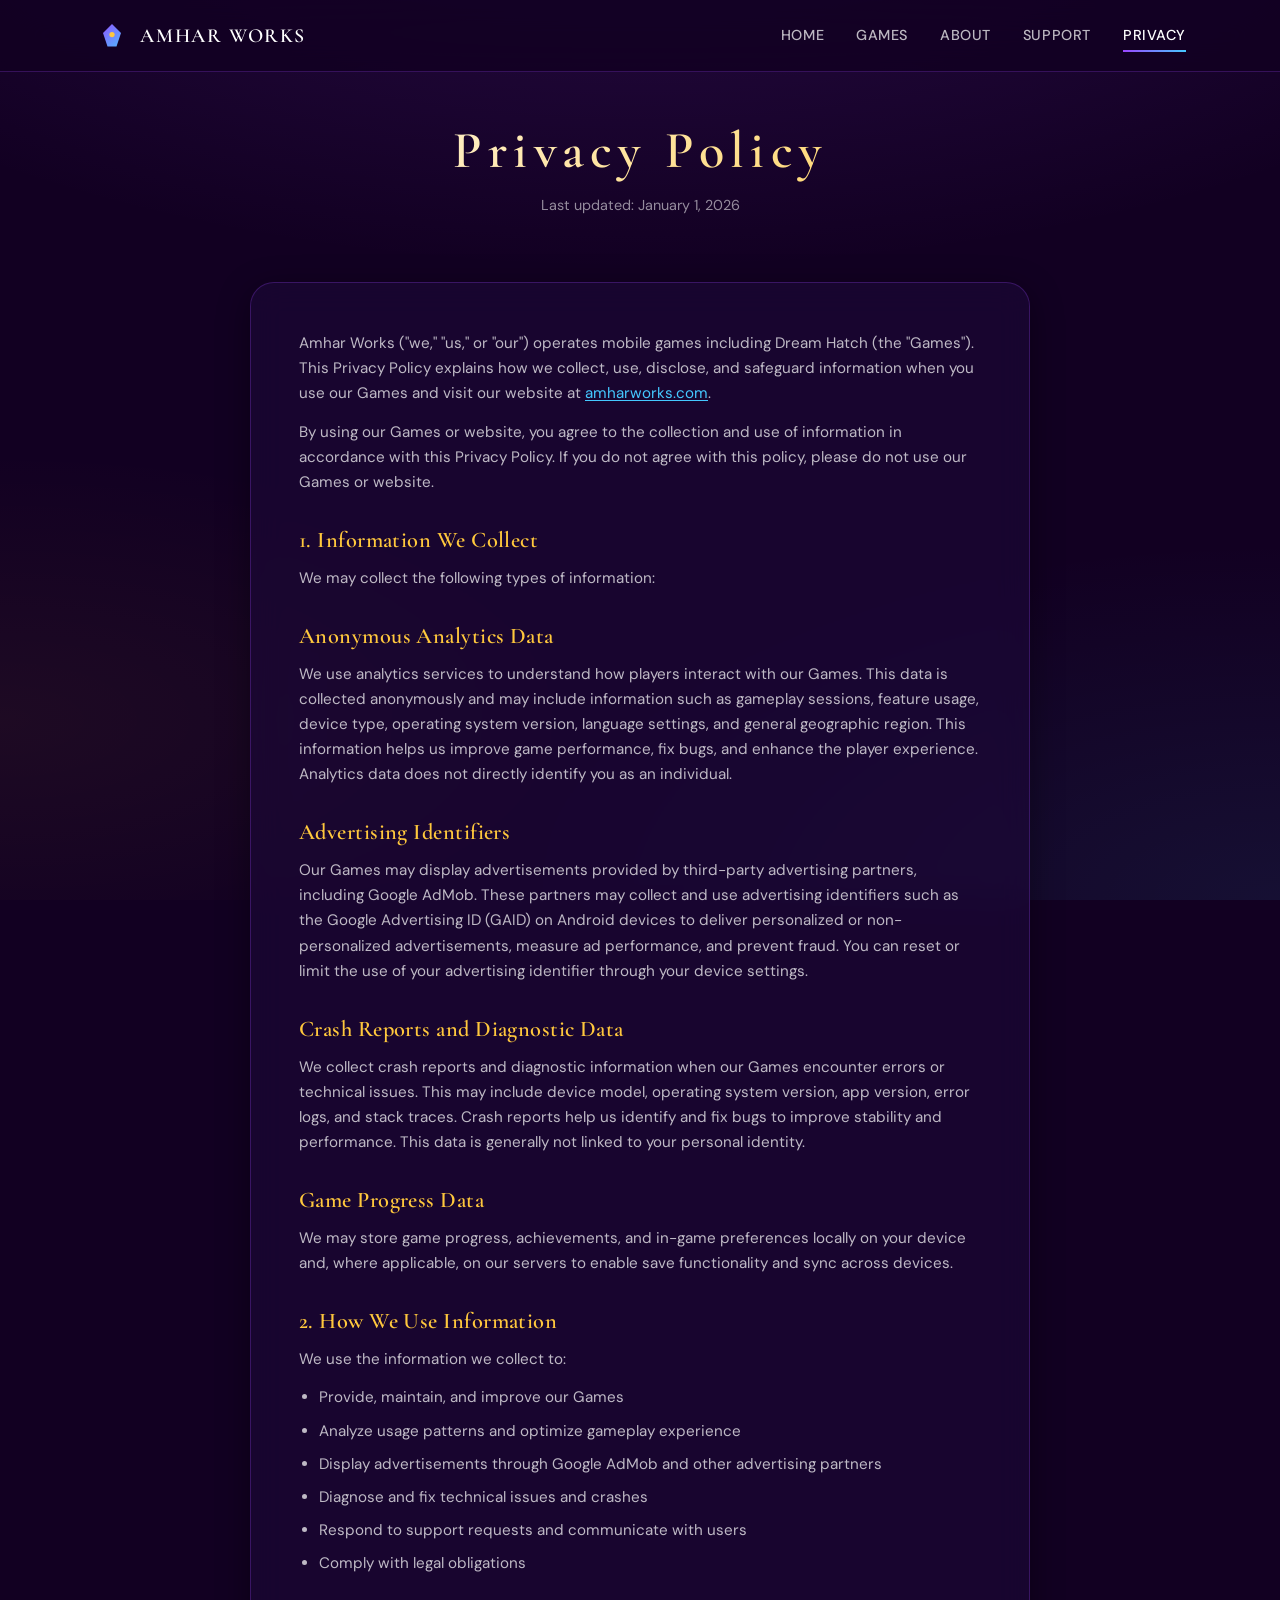
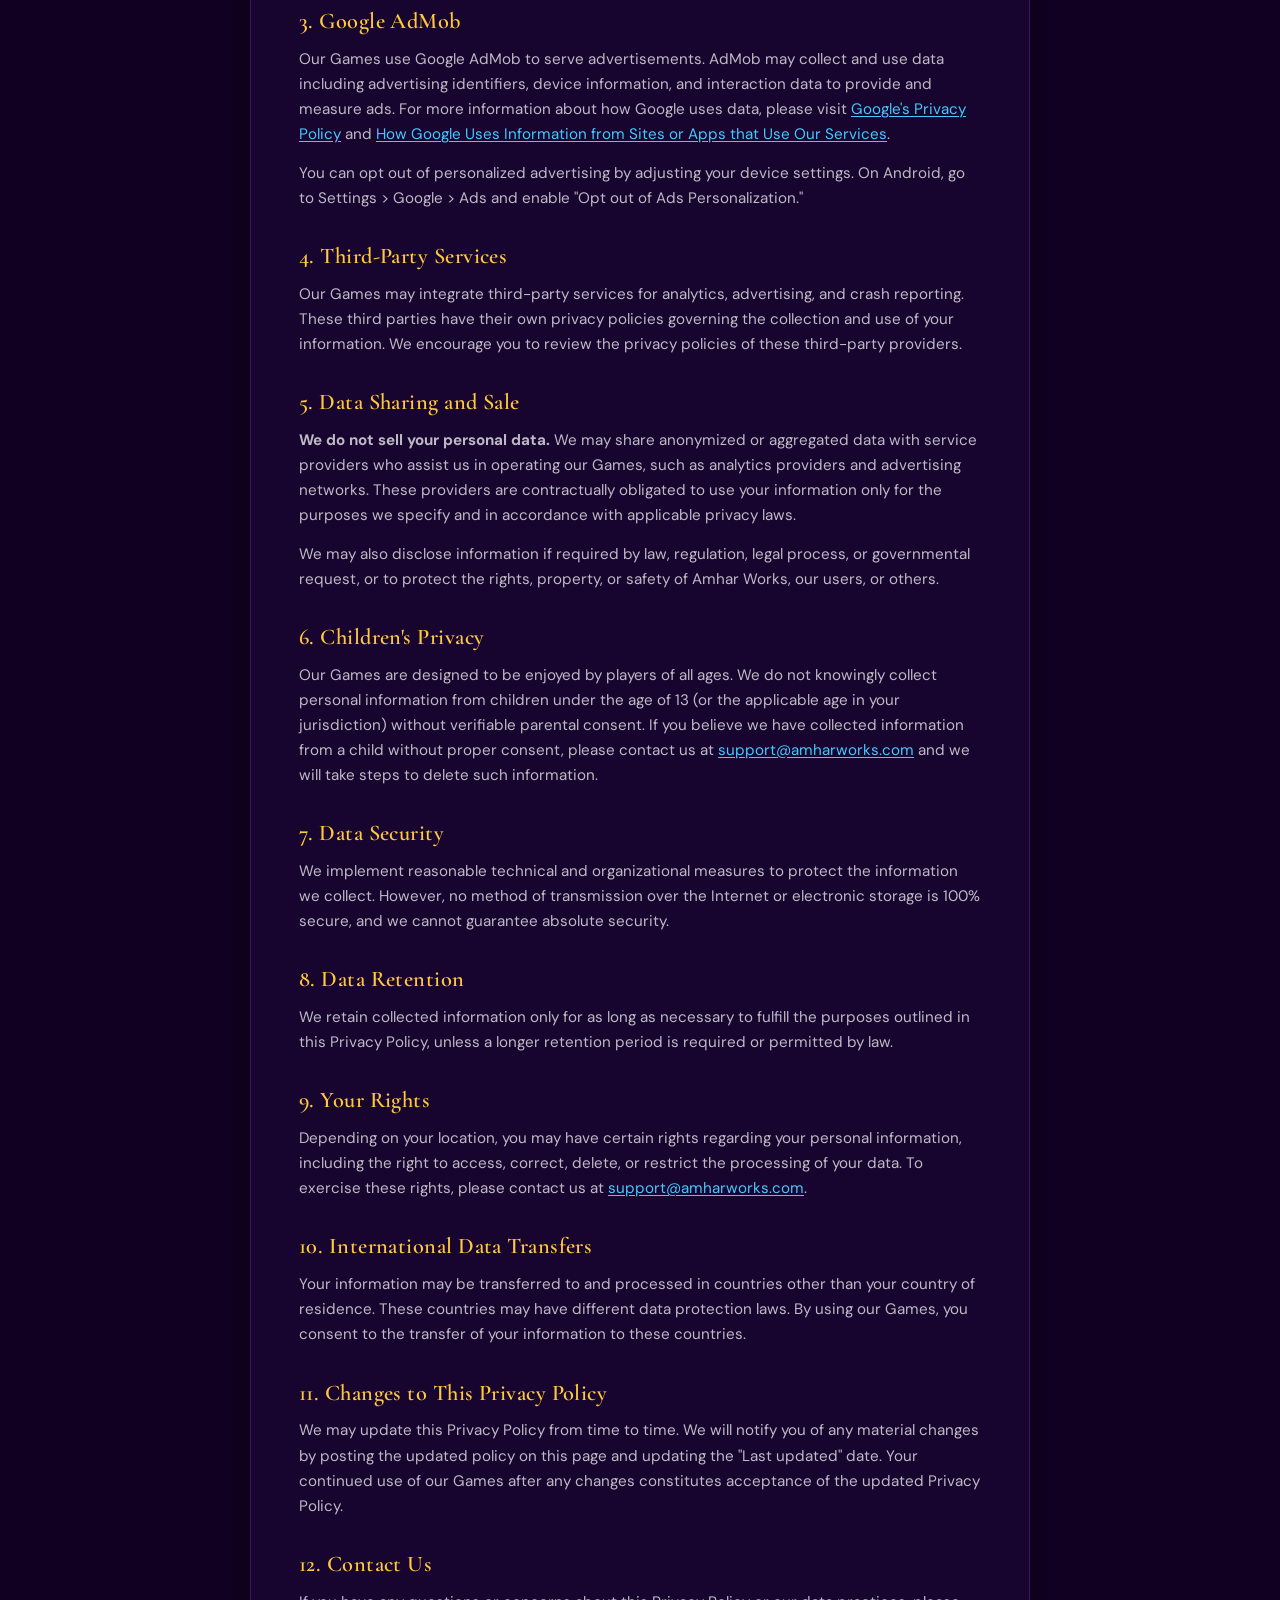
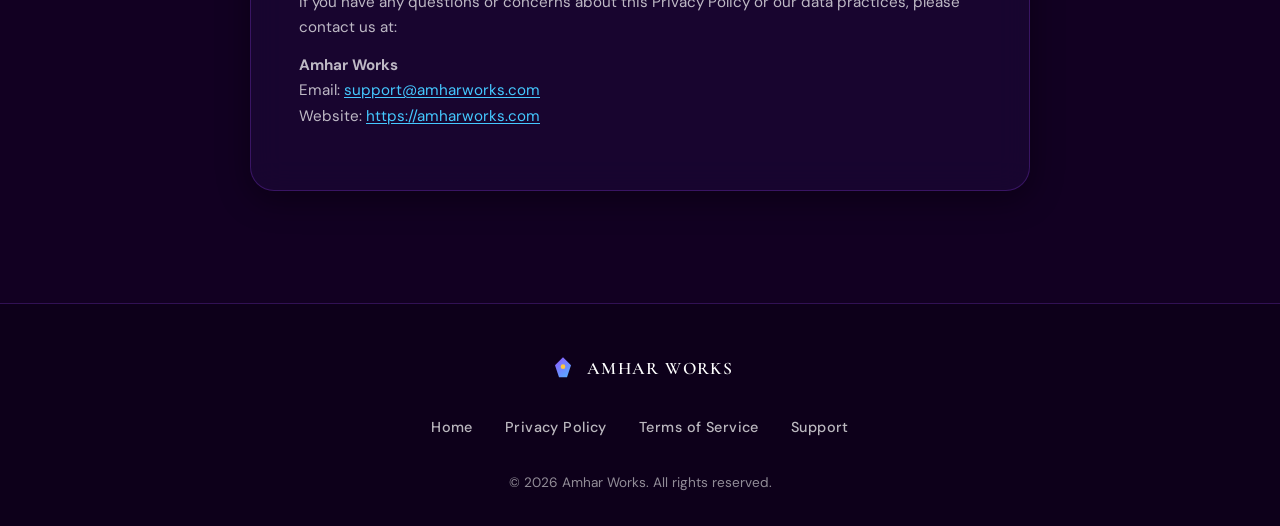
==== privacy.html @ 7ae8df2a "Publish Amhar Works production website for GitHub Pages. Co-authored-by: Cursor <cursoragent@cursor." ====
<!DOCTYPE html>
<html lang="en">
<head>
  <meta charset="UTF-8">
  <meta name="viewport" content="width=device-width, initial-scale=1.0">
  <meta http-equiv="X-UA-Compatible" content="IE=edge">

  <title>Privacy Policy — Amhar Works</title>
  <meta name="description" content="Privacy Policy for Amhar Works mobile games including Dream Hatch. Learn how we collect, use, and protect your information.">
  <meta name="keywords" content="Amhar Works privacy policy, Dream Hatch privacy, mobile game privacy, AdMob privacy">
  <meta name="author" content="Amhar Works">
  <meta name="robots" content="index, follow">
  <link rel="canonical" href="https://amharworks.com/privacy.html">

  <meta property="og:type" content="website">
  <meta property="og:url" content="https://amharworks.com/privacy.html">
  <meta property="og:title" content="Privacy Policy — Amhar Works">
  <meta property="og:description" content="Privacy Policy for Amhar Works mobile games including Dream Hatch.">
  <meta property="og:image" content="https://amharworks.com/assets/og-image.svg">
  <meta property="og:site_name" content="Amhar Works">

  <meta name="twitter:card" content="summary">
  <meta name="twitter:title" content="Privacy Policy — Amhar Works">
  <meta name="twitter:description" content="Privacy Policy for Amhar Works mobile games including Dream Hatch.">

  <link rel="icon" href="/favicon.ico" sizes="any">
  <link rel="icon" href="/assets/favicon.svg" type="image/svg+xml">
  <link rel="apple-touch-icon" href="/assets/favicon.svg">

  <link rel="preconnect" href="https://fonts.googleapis.com">
  <link rel="preconnect" href="https://fonts.gstatic.com" crossorigin>
  <link href="https://fonts.googleapis.com/css2?family=Cormorant+Garamond:ital,wght@0,500;0,600;0,700&family=DM+Sans:ital,wght@0,400;0,500;0,600;0,700&display=swap" rel="stylesheet">

  <link rel="stylesheet" href="/styles.css">
</head>
<body>

  <header class="site-header" role="banner">
    <div class="container header-inner">
      <a href="/" class="logo" aria-label="Amhar Works Home">
        <img src="/assets/logo.svg" alt="" width="36" height="36" loading="eager">
        <span>Amhar Works</span>
      </a>

      <nav class="nav-desktop" aria-label="Main navigation">
        <a href="/">Home</a>
        <a href="/#games">Games</a>
        <a href="/#about">About</a>
        <a href="/support.html">Support</a>
        <a href="/privacy.html">Privacy</a>
      </nav>

      <button class="menu-toggle" aria-label="Toggle menu" aria-expanded="false" aria-controls="mobile-nav">
        <span></span>
        <span></span>
        <span></span>
      </button>
    </div>

    <nav id="mobile-nav" class="nav-mobile" aria-label="Mobile navigation">
      <a href="/">Home</a>
      <a href="/#games">Games</a>
      <a href="/#about">About</a>
      <a href="/support.html">Support</a>
      <a href="/privacy.html">Privacy</a>
      <a href="/terms.html">Terms</a>
    </nav>
  </header>

  <main>
    <section class="page-hero">
      <div class="container">
        <h1>Privacy Policy</h1>
        <p class="page-meta">Last updated: January 1, 2026</p>
      </div>
    </section>

    <section class="page-content">
      <div class="container">
        <div class="legal-content fade-in">
          <p>
            Amhar Works ("we," "us," or "our") operates mobile games including Dream Hatch (the "Games"). This Privacy Policy explains how we collect, use, disclose, and safeguard information when you use our Games and visit our website at <a href="https://amharworks.com">amharworks.com</a>.
          </p>
          <p>
            By using our Games or website, you agree to the collection and use of information in accordance with this Privacy Policy. If you do not agree with this policy, please do not use our Games or website.
          </p>

          <h2>1. Information We Collect</h2>
          <p>We may collect the following types of information:</p>

          <h2>Anonymous Analytics Data</h2>
          <p>
            We use analytics services to understand how players interact with our Games. This data is collected anonymously and may include information such as gameplay sessions, feature usage, device type, operating system version, language settings, and general geographic region. This information helps us improve game performance, fix bugs, and enhance the player experience. Analytics data does not directly identify you as an individual.
          </p>

          <h2>Advertising Identifiers</h2>
          <p>
            Our Games may display advertisements provided by third-party advertising partners, including Google AdMob. These partners may collect and use advertising identifiers such as the Google Advertising ID (GAID) on Android devices to deliver personalized or non-personalized advertisements, measure ad performance, and prevent fraud. You can reset or limit the use of your advertising identifier through your device settings.
          </p>

          <h2>Crash Reports and Diagnostic Data</h2>
          <p>
            We collect crash reports and diagnostic information when our Games encounter errors or technical issues. This may include device model, operating system version, app version, error logs, and stack traces. Crash reports help us identify and fix bugs to improve stability and performance. This data is generally not linked to your personal identity.
          </p>

          <h2>Game Progress Data</h2>
          <p>
            We may store game progress, achievements, and in-game preferences locally on your device and, where applicable, on our servers to enable save functionality and sync across devices.
          </p>

          <h2>2. How We Use Information</h2>
          <p>We use the information we collect to:</p>
          <ul>
            <li>Provide, maintain, and improve our Games</li>
            <li>Analyze usage patterns and optimize gameplay experience</li>
            <li>Display advertisements through Google AdMob and other advertising partners</li>
            <li>Diagnose and fix technical issues and crashes</li>
            <li>Respond to support requests and communicate with users</li>
            <li>Comply with legal obligations</li>
          </ul>

          <h2>3. Google AdMob</h2>
          <p>
            Our Games use Google AdMob to serve advertisements. AdMob may collect and use data including advertising identifiers, device information, and interaction data to provide and measure ads. For more information about how Google uses data, please visit <a href="https://policies.google.com/privacy" target="_blank" rel="noopener noreferrer">Google's Privacy Policy</a> and <a href="https://policies.google.com/technologies/ads" target="_blank" rel="noopener noreferrer">How Google Uses Information from Sites or Apps that Use Our Services</a>.
          </p>
          <p>
            You can opt out of personalized advertising by adjusting your device settings. On Android, go to Settings &gt; Google &gt; Ads and enable "Opt out of Ads Personalization."
          </p>

          <h2>4. Third-Party Services</h2>
          <p>
            Our Games may integrate third-party services for analytics, advertising, and crash reporting. These third parties have their own privacy policies governing the collection and use of your information. We encourage you to review the privacy policies of these third-party providers.
          </p>

          <h2>5. Data Sharing and Sale</h2>
          <p>
            <strong>We do not sell your personal data.</strong> We may share anonymized or aggregated data with service providers who assist us in operating our Games, such as analytics providers and advertising networks. These providers are contractually obligated to use your information only for the purposes we specify and in accordance with applicable privacy laws.
          </p>
          <p>
            We may also disclose information if required by law, regulation, legal process, or governmental request, or to protect the rights, property, or safety of Amhar Works, our users, or others.
          </p>

          <h2>6. Children's Privacy</h2>
          <p>
            Our Games are designed to be enjoyed by players of all ages. We do not knowingly collect personal information from children under the age of 13 (or the applicable age in your jurisdiction) without verifiable parental consent. If you believe we have collected information from a child without proper consent, please contact us at <a href="mailto:support@amharworks.com">support@amharworks.com</a> and we will take steps to delete such information.
          </p>

          <h2>7. Data Security</h2>
          <p>
            We implement reasonable technical and organizational measures to protect the information we collect. However, no method of transmission over the Internet or electronic storage is 100% secure, and we cannot guarantee absolute security.
          </p>

          <h2>8. Data Retention</h2>
          <p>
            We retain collected information only for as long as necessary to fulfill the purposes outlined in this Privacy Policy, unless a longer retention period is required or permitted by law.
          </p>

          <h2>9. Your Rights</h2>
          <p>
            Depending on your location, you may have certain rights regarding your personal information, including the right to access, correct, delete, or restrict the processing of your data. To exercise these rights, please contact us at <a href="mailto:support@amharworks.com">support@amharworks.com</a>.
          </p>

          <h2>10. International Data Transfers</h2>
          <p>
            Your information may be transferred to and processed in countries other than your country of residence. These countries may have different data protection laws. By using our Games, you consent to the transfer of your information to these countries.
          </p>

          <h2>11. Changes to This Privacy Policy</h2>
          <p>
            We may update this Privacy Policy from time to time. We will notify you of any material changes by posting the updated policy on this page and updating the "Last updated" date. Your continued use of our Games after any changes constitutes acceptance of the updated Privacy Policy.
          </p>

          <h2>12. Contact Us</h2>
          <p>
            If you have any questions or concerns about this Privacy Policy or our data practices, please contact us at:
          </p>
          <p>
            <strong>Amhar Works</strong><br>
            Email: <a href="mailto:support@amharworks.com">support@amharworks.com</a><br>
            Website: <a href="https://amharworks.com">https://amharworks.com</a>
          </p>
        </div>
      </div>
    </section>
  </main>

  <footer class="site-footer" role="contentinfo">
    <div class="container footer-inner">
      <a href="/" class="footer-logo">
        <img src="/assets/logo.svg" alt="" width="32" height="32" loading="lazy">
        <span>Amhar Works</span>
      </a>
      <nav class="footer-nav" aria-label="Footer navigation">
        <a href="/">Home</a>
        <a href="/privacy.html">Privacy Policy</a>
        <a href="/terms.html">Terms of Service</a>
        <a href="/support.html">Support</a>
      </nav>
      <p class="footer-copy">&copy; 2026 Amhar Works. All rights reserved.</p>
    </div>
  </footer>

  <script src="/script.js" defer></script>
</body>
</html>
---- styles.css ----
/* ============================================
   Amhar Works — Premium Game Studio Styles
   ============================================ */

:root {
  --bg: #120022;
  --card: #1D0938;
  --primary: #9A46FF;
  --gold: #FFC83D;
  --accent: #45C8FF;
  --text: #FFFFFF;
  --text-muted: rgba(255, 255, 255, 0.72);
  --text-subtle: rgba(255, 255, 255, 0.55);
  --glass: rgba(29, 9, 56, 0.65);
  --glass-border: rgba(154, 70, 255, 0.25);
  --shadow: 0 8px 32px rgba(0, 0, 0, 0.4);
  --shadow-glow: 0 0 40px rgba(154, 70, 255, 0.2);
  --radius: 16px;
  --radius-lg: 24px;
  --transition: 0.3s cubic-bezier(0.4, 0, 0.2, 1);
  --font-display: "Cormorant Garamond", Georgia, "Times New Roman", serif;
  --font-body: "DM Sans", system-ui, -apple-system, sans-serif;
  --header-height: 72px;
}

*,
*::before,
*::after {
  box-sizing: border-box;
  margin: 0;
  padding: 0;
}

html {
  scroll-behavior: smooth;
  -webkit-text-size-adjust: 100%;
}

body {
  font-family: var(--font-body);
  font-size: 1rem;
  line-height: 1.65;
  color: var(--text);
  background-color: var(--bg);
  background-image:
    radial-gradient(ellipse 80% 50% at 50% -20%, rgba(154, 70, 255, 0.18), transparent),
    radial-gradient(ellipse 60% 40% at 100% 100%, rgba(69, 200, 255, 0.08), transparent),
    radial-gradient(ellipse 50% 30% at 0% 80%, rgba(255, 200, 61, 0.05), transparent);
  background-attachment: fixed;
  min-height: 100vh;
  overflow-x: hidden;
}

img {
  max-width: 100%;
  height: auto;
  display: block;
}

a {
  color: var(--accent);
  text-decoration: none;
  transition: color var(--transition);
}

a:hover {
  color: var(--gold);
}

ul {
  list-style: none;
}

/* ---- Typography ---- */

h1, h2, h3, h4 {
  font-family: var(--font-display);
  font-weight: 600;
  line-height: 1.2;
  letter-spacing: 0.02em;
}

h1 {
  font-size: clamp(2.75rem, 7vw, 5rem);
  letter-spacing: 0.12em;
}

h2 {
  font-size: clamp(2rem, 4.5vw, 3rem);
  margin-bottom: 1rem;
}

h3 {
  font-size: clamp(1.35rem, 2.5vw, 1.75rem);
}

p {
  color: var(--text-muted);
}

/* ---- Layout ---- */

.container {
  width: 100%;
  max-width: 1140px;
  margin: 0 auto;
  padding: 0 1.5rem;
}

.section {
  padding: 5rem 0;
}

.section-header {
  text-align: center;
  margin-bottom: 3rem;
}

.section-header h2 {
  background: linear-gradient(135deg, var(--text) 0%, var(--gold) 100%);
  -webkit-background-clip: text;
  background-clip: text;
  -webkit-text-fill-color: transparent;
}

.section-header p {
  max-width: 560px;
  margin: 0.75rem auto 0;
  font-size: 1.05rem;
}

/* ---- Header ---- */

.site-header {
  position: fixed;
  top: 0;
  left: 0;
  right: 0;
  z-index: 1000;
  height: var(--header-height);
  background: rgba(18, 0, 34, 0.82);
  backdrop-filter: blur(20px);
  -webkit-backdrop-filter: blur(20px);
  border-bottom: 1px solid var(--glass-border);
  transition: background var(--transition), box-shadow var(--transition);
}

.site-header.scrolled {
  background: rgba(18, 0, 34, 0.95);
  box-shadow: var(--shadow);
}

.header-inner {
  display: flex;
  align-items: center;
  justify-content: space-between;
  height: var(--header-height);
}

.logo {
  display: flex;
  align-items: center;
  gap: 0.65rem;
  color: var(--text);
  font-family: var(--font-display);
  font-size: 1.25rem;
  font-weight: 600;
  letter-spacing: 0.08em;
  text-transform: uppercase;
}

.logo:hover {
  color: var(--gold);
}

.logo img {
  width: 36px;
  height: 36px;
}

.nav-desktop {
  display: flex;
  align-items: center;
  gap: 2rem;
}

.nav-desktop a {
  color: var(--text-muted);
  font-size: 0.9rem;
  font-weight: 500;
  letter-spacing: 0.04em;
  text-transform: uppercase;
  position: relative;
}

.nav-desktop a::after {
  content: "";
  position: absolute;
  bottom: -4px;
  left: 0;
  width: 0;
  height: 2px;
  background: linear-gradient(90deg, var(--primary), var(--accent));
  transition: width var(--transition);
}

.nav-desktop a:hover,
.nav-desktop a.active {
  color: var(--text);
}

.nav-desktop a:hover::after,
.nav-desktop a.active::after {
  width: 100%;
}

.menu-toggle {
  display: none;
  flex-direction: column;
  justify-content: center;
  gap: 5px;
  width: 40px;
  height: 40px;
  background: transparent;
  border: 1px solid var(--glass-border);
  border-radius: 8px;
  cursor: pointer;
  padding: 8px;
}

.menu-toggle span {
  display: block;
  width: 100%;
  height: 2px;
  background: var(--text);
  border-radius: 2px;
  transition: transform var(--transition), opacity var(--transition);
}

.menu-toggle[aria-expanded="true"] span:nth-child(1) {
  transform: translateY(7px) rotate(45deg);
}

.menu-toggle[aria-expanded="true"] span:nth-child(2) {
  opacity: 0;
}

.menu-toggle[aria-expanded="true"] span:nth-child(3) {
  transform: translateY(-7px) rotate(-45deg);
}

.nav-mobile {
  display: none;
  position: fixed;
  top: var(--header-height);
  left: 0;
  right: 0;
  background: rgba(18, 0, 34, 0.97);
  backdrop-filter: blur(20px);
  -webkit-backdrop-filter: blur(20px);
  border-bottom: 1px solid var(--glass-border);
  padding: 1.5rem;
  transform: translateY(-10px);
  opacity: 0;
  visibility: hidden;
  transition: transform var(--transition), opacity var(--transition), visibility var(--transition);
}

.nav-mobile.open {
  transform: translateY(0);
  opacity: 1;
  visibility: visible;
}

.nav-mobile a {
  display: block;
  padding: 0.85rem 0;
  color: var(--text-muted);
  font-weight: 500;
  font-size: 1rem;
  letter-spacing: 0.04em;
  text-transform: uppercase;
  border-bottom: 1px solid rgba(154, 70, 255, 0.1);
}

.nav-mobile a:hover,
.nav-mobile a.active {
  color: var(--gold);
}

/* ---- Buttons ---- */

.btn {
  display: inline-flex;
  align-items: center;
  justify-content: center;
  gap: 0.5rem;
  padding: 0.9rem 1.75rem;
  font-family: var(--font-body);
  font-size: 0.95rem;
  font-weight: 600;
  letter-spacing: 0.04em;
  text-transform: uppercase;
  border: none;
  border-radius: 50px;
  cursor: pointer;
  transition: transform var(--transition), box-shadow var(--transition), background var(--transition);
  text-decoration: none;
  white-space: nowrap;
}

.btn:hover {
  transform: translateY(-2px);
}

.btn:active {
  transform: translateY(0);
}

.btn-primary {
  background: linear-gradient(135deg, var(--primary) 0%, #7B2FE0 100%);
  color: var(--text);
  box-shadow: 0 4px 24px rgba(154, 70, 255, 0.4);
}

.btn-primary:hover {
  box-shadow: 0 8px 32px rgba(154, 70, 255, 0.55);
  color: var(--text);
}

.btn-secondary {
  background: transparent;
  color: var(--text);
  border: 1px solid var(--glass-border);
  backdrop-filter: blur(8px);
}

.btn-secondary:hover {
  border-color: var(--primary);
  background: rgba(154, 70, 255, 0.1);
  color: var(--text);
  box-shadow: var(--shadow-glow);
}

.btn-gold {
  background: linear-gradient(135deg, var(--gold) 0%, #E6A800 100%);
  color: var(--bg);
  box-shadow: 0 4px 24px rgba(255, 200, 61, 0.35);
}

.btn-gold:hover {
  box-shadow: 0 8px 32px rgba(255, 200, 61, 0.5);
  color: var(--bg);
}

.btn-sm {
  padding: 0.65rem 1.25rem;
  font-size: 0.85rem;
}

.btn-icon svg {
  width: 20px;
  height: 20px;
  flex-shrink: 0;
}

/* ---- Hero ---- */

.hero {
  position: relative;
  min-height: 100vh;
  display: flex;
  align-items: center;
  padding: calc(var(--header-height) + 3rem) 0 4rem;
  overflow: hidden;
}

.hero-bg {
  position: absolute;
  inset: 0;
  pointer-events: none;
}

.hero-orb {
  position: absolute;
  border-radius: 50%;
  filter: blur(80px);
  animation: float 8s ease-in-out infinite;
}

.hero-orb-1 {
  width: 500px;
  height: 500px;
  background: rgba(154, 70, 255, 0.15);
  top: -10%;
  right: -10%;
  animation-delay: 0s;
}

.hero-orb-2 {
  width: 400px;
  height: 400px;
  background: rgba(69, 200, 255, 0.1);
  bottom: 10%;
  left: -15%;
  animation-delay: -3s;
}

.hero-orb-3 {
  width: 300px;
  height: 300px;
  background: rgba(255, 200, 61, 0.08);
  top: 40%;
  left: 50%;
  animation-delay: -5s;
}

@keyframes float {
  0%, 100% { transform: translate(0, 0) scale(1); }
  33% { transform: translate(20px, -20px) scale(1.05); }
  66% { transform: translate(-15px, 15px) scale(0.95); }
}

.hero-content {
  position: relative;
  z-index: 1;
  text-align: center;
  max-width: 800px;
  margin: 0 auto;
}

.hero-badge {
  display: inline-block;
  padding: 0.4rem 1rem;
  margin-bottom: 1.5rem;
  font-size: 0.8rem;
  font-weight: 600;
  letter-spacing: 0.15em;
  text-transform: uppercase;
  color: var(--gold);
  background: rgba(255, 200, 61, 0.1);
  border: 1px solid rgba(255, 200, 61, 0.25);
  border-radius: 50px;
}

.hero h1 {
  margin-bottom: 0.5rem;
  background: linear-gradient(135deg, var(--text) 0%, var(--primary) 50%, var(--accent) 100%);
  -webkit-background-clip: text;
  background-clip: text;
  -webkit-text-fill-color: transparent;
  text-shadow: none;
}

.hero-subtitle {
  font-family: var(--font-display);
  font-size: clamp(1.25rem, 3vw, 1.75rem);
  font-style: italic;
  color: var(--gold);
  margin-bottom: 1.5rem;
  letter-spacing: 0.06em;
}

.hero-description {
  font-size: clamp(1rem, 2vw, 1.15rem);
  max-width: 560px;
  margin: 0 auto 2.5rem;
  line-height: 1.75;
}

.hero-buttons {
  display: flex;
  flex-wrap: wrap;
  gap: 1rem;
  justify-content: center;
}

.hero-scroll {
  position: absolute;
  bottom: 2rem;
  left: 50%;
  transform: translateX(-50%);
  display: flex;
  flex-direction: column;
  align-items: center;
  gap: 0.5rem;
  color: var(--text-subtle);
  font-size: 0.75rem;
  letter-spacing: 0.1em;
  text-transform: uppercase;
  animation: bounce 2s ease-in-out infinite;
}

.hero-scroll svg {
  width: 24px;
  height: 24px;
  stroke: var(--primary);
}

@keyframes bounce {
  0%, 100% { transform: translateX(-50%) translateY(0); }
  50% { transform: translateX(-50%) translateY(8px); }
}

/* ---- Cards ---- */

.card {
  background: var(--glass);
  backdrop-filter: blur(16px);
  -webkit-backdrop-filter: blur(16px);
  border: 1px solid var(--glass-border);
  border-radius: var(--radius-lg);
  padding: 2rem;
  box-shadow: var(--shadow);
  transition: transform var(--transition), box-shadow var(--transition), border-color var(--transition);
}

.card:hover {
  transform: translateY(-4px);
  box-shadow: var(--shadow), var(--shadow-glow);
  border-color: rgba(154, 70, 255, 0.4);
}

.card-glow {
  position: relative;
  overflow: hidden;
}

.card-glow::before {
  content: "";
  position: absolute;
  top: 0;
  left: 0;
  right: 0;
  height: 3px;
  background: linear-gradient(90deg, var(--primary), var(--accent), var(--gold));
}

/* ---- Games Grid ---- */

.games-grid {
  display: grid;
  grid-template-columns: repeat(auto-fit, minmax(320px, 1fr));
  gap: 2rem;
}

.game-card {
  display: flex;
  flex-direction: column;
  height: 100%;
}

.game-icon {
  width: 80px;
  height: 80px;
  margin-bottom: 1.25rem;
  border-radius: 20px;
  background: linear-gradient(135deg, rgba(154, 70, 255, 0.3), rgba(69, 200, 255, 0.2));
  display: flex;
  align-items: center;
  justify-content: center;
  box-shadow: 0 4px 20px rgba(154, 70, 255, 0.3);
}

.game-icon svg {
  width: 44px;
  height: 44px;
}

.game-card h3 {
  color: var(--text);
  margin-bottom: 0.75rem;
}

.game-card .game-description {
  flex: 1;
  margin-bottom: 1.5rem;
}

.game-features {
  margin-bottom: 1.5rem;
}

.game-features li {
  position: relative;
  padding-left: 1.25rem;
  margin-bottom: 0.5rem;
  color: var(--text-muted);
  font-size: 0.95rem;
}

.game-features li::before {
  content: "✦";
  position: absolute;
  left: 0;
  color: var(--gold);
  font-size: 0.7rem;
  top: 0.15rem;
}

.game-actions {
  display: flex;
  flex-wrap: wrap;
  gap: 0.75rem;
  margin-top: auto;
}

.game-card.coming-soon {
  opacity: 0.85;
}

.game-card.coming-soon .game-icon {
  background: linear-gradient(135deg, rgba(255, 200, 61, 0.2), rgba(154, 70, 255, 0.15));
}

.coming-soon-badge {
  display: inline-block;
  padding: 0.3rem 0.75rem;
  margin-bottom: 1rem;
  font-size: 0.75rem;
  font-weight: 600;
  letter-spacing: 0.1em;
  text-transform: uppercase;
  color: var(--accent);
  background: rgba(69, 200, 255, 0.12);
  border: 1px solid rgba(69, 200, 255, 0.25);
  border-radius: 50px;
}

/* ---- About & Support sections ---- */

.about-content,
.support-content {
  max-width: 720px;
  margin: 0 auto;
  text-align: center;
}

.about-content p,
.support-content p {
  font-size: 1.1rem;
  line-height: 1.8;
}

.support-email {
  display: inline-flex;
  align-items: center;
  gap: 0.5rem;
  margin-top: 1.5rem;
  padding: 1rem 1.75rem;
  font-size: 1.1rem;
  font-weight: 600;
  color: var(--gold);
  background: rgba(255, 200, 61, 0.08);
  border: 1px solid rgba(255, 200, 61, 0.25);
  border-radius: var(--radius);
  transition: background var(--transition), box-shadow var(--transition);
}

.support-email:hover {
  background: rgba(255, 200, 61, 0.15);
  box-shadow: 0 4px 20px rgba(255, 200, 61, 0.2);
  color: var(--gold);
}

.support-email svg {
  width: 22px;
  height: 22px;
}

/* ---- Footer ---- */

.site-footer {
  background: rgba(13, 0, 26, 0.9);
  border-top: 1px solid var(--glass-border);
  padding: 3rem 0 2rem;
  margin-top: 2rem;
}

.footer-inner {
  display: flex;
  flex-direction: column;
  align-items: center;
  gap: 2rem;
  text-align: center;
}

.footer-logo {
  display: flex;
  align-items: center;
  gap: 0.5rem;
  color: var(--text);
  font-family: var(--font-display);
  font-size: 1.1rem;
  font-weight: 600;
  letter-spacing: 0.08em;
  text-transform: uppercase;
}

.footer-logo:hover {
  color: var(--gold);
}

.footer-logo img {
  width: 32px;
  height: 32px;
}

.footer-nav {
  display: flex;
  flex-wrap: wrap;
  justify-content: center;
  gap: 1.5rem 2rem;
}

.footer-nav a {
  color: var(--text-muted);
  font-size: 0.9rem;
  font-weight: 500;
  letter-spacing: 0.03em;
}

.footer-nav a:hover {
  color: var(--text);
}

.footer-copy {
  color: var(--text-subtle);
  font-size: 0.85rem;
}

/* ---- Page (Legal / Support) ---- */

.page-hero {
  padding: calc(var(--header-height) + 3rem) 0 2rem;
  text-align: center;
}

.page-hero h1 {
  font-size: clamp(2rem, 5vw, 3.25rem);
  margin-bottom: 0.75rem;
  background: linear-gradient(135deg, var(--text), var(--gold));
  -webkit-background-clip: text;
  background-clip: text;
  -webkit-text-fill-color: transparent;
}

.page-hero .page-meta {
  color: var(--text-subtle);
  font-size: 0.9rem;
}

.page-content {
  padding: 2rem 0 5rem;
}

.legal-content {
  max-width: 780px;
  margin: 0 auto;
  background: var(--glass);
  backdrop-filter: blur(16px);
  -webkit-backdrop-filter: blur(16px);
  border: 1px solid var(--glass-border);
  border-radius: var(--radius-lg);
  padding: clamp(1.5rem, 4vw, 3rem);
  box-shadow: var(--shadow);
}

.legal-content h2 {
  font-size: 1.4rem;
  color: var(--gold);
  margin: 2rem 0 0.75rem;
}

.legal-content h2:first-child {
  margin-top: 0;
}

.legal-content p,
.legal-content li {
  color: var(--text-muted);
  margin-bottom: 0.85rem;
  font-size: 0.95rem;
}

.legal-content ul {
  padding-left: 1.25rem;
  margin-bottom: 1rem;
}

.legal-content ul li {
  list-style: disc;
  margin-bottom: 0.5rem;
}

.legal-content a {
  color: var(--accent);
  text-decoration: underline;
  text-underline-offset: 2px;
}

.support-page-card {
  max-width: 560px;
  margin: 0 auto;
  text-align: center;
}

.support-page-card .card {
  padding: 3rem 2rem;
}

.support-page-card h2 {
  margin-bottom: 1rem;
}

.response-time {
  display: inline-flex;
  align-items: center;
  gap: 0.5rem;
  margin-top: 1.5rem;
  padding: 0.75rem 1.25rem;
  font-size: 0.9rem;
  color: var(--text-muted);
  background: rgba(69, 200, 255, 0.08);
  border: 1px solid rgba(69, 200, 255, 0.2);
  border-radius: 50px;
}

.response-time svg {
  width: 18px;
  height: 18px;
  stroke: var(--accent);
}

.legal-content + .legal-content,
.support-resources {
  margin-top: 2rem;
}

/* ---- Animations ---- */

.fade-in {
  opacity: 0;
  transform: translateY(24px);
  transition: opacity 0.7s ease, transform 0.7s ease;
}

.fade-in.visible {
  opacity: 1;
  transform: translateY(0);
}

.fade-in-delay-1 { transition-delay: 0.1s; }
.fade-in-delay-2 { transition-delay: 0.2s; }
.fade-in-delay-3 { transition-delay: 0.3s; }
.fade-in-delay-4 { transition-delay: 0.4s; }

/* ---- Utilities ---- */

.sr-only {
  position: absolute;
  width: 1px;
  height: 1px;
  padding: 0;
  margin: -1px;
  overflow: hidden;
  clip: rect(0, 0, 0, 0);
  white-space: nowrap;
  border: 0;
}

/* ---- Responsive ---- */

@media (max-width: 768px) {
  .nav-desktop {
    display: none;
  }

  .menu-toggle {
    display: flex;
  }

  .nav-mobile {
    display: block;
  }

  .section {
    padding: 3.5rem 0;
  }

  .hero {
    min-height: auto;
    padding-bottom: 5rem;
  }

  .hero-scroll {
    display: none;
  }

  .hero-buttons {
    flex-direction: column;
    align-items: stretch;
  }

  .hero-buttons .btn {
    width: 100%;
  }

  .games-grid {
    grid-template-columns: 1fr;
  }

  .game-actions {
    flex-direction: column;
  }

  .game-actions .btn {
    width: 100%;
  }

  .footer-nav {
    flex-direction: column;
    gap: 1rem;
  }
}

@media (max-width: 480px) {
  .container {
    padding: 0 1.15rem;
  }

  .card {
    padding: 1.5rem;
  }
}

@media (prefers-reduced-motion: reduce) {
  html {
    scroll-behavior: auto;
  }

  *,
  *::before,
  *::after {
    animation-duration: 0.01ms !important;
    animation-iteration-count: 1 !important;
    transition-duration: 0.01ms !important;
  }

  .fade-in {
    opacity: 1;
    transform: none;
  }
}
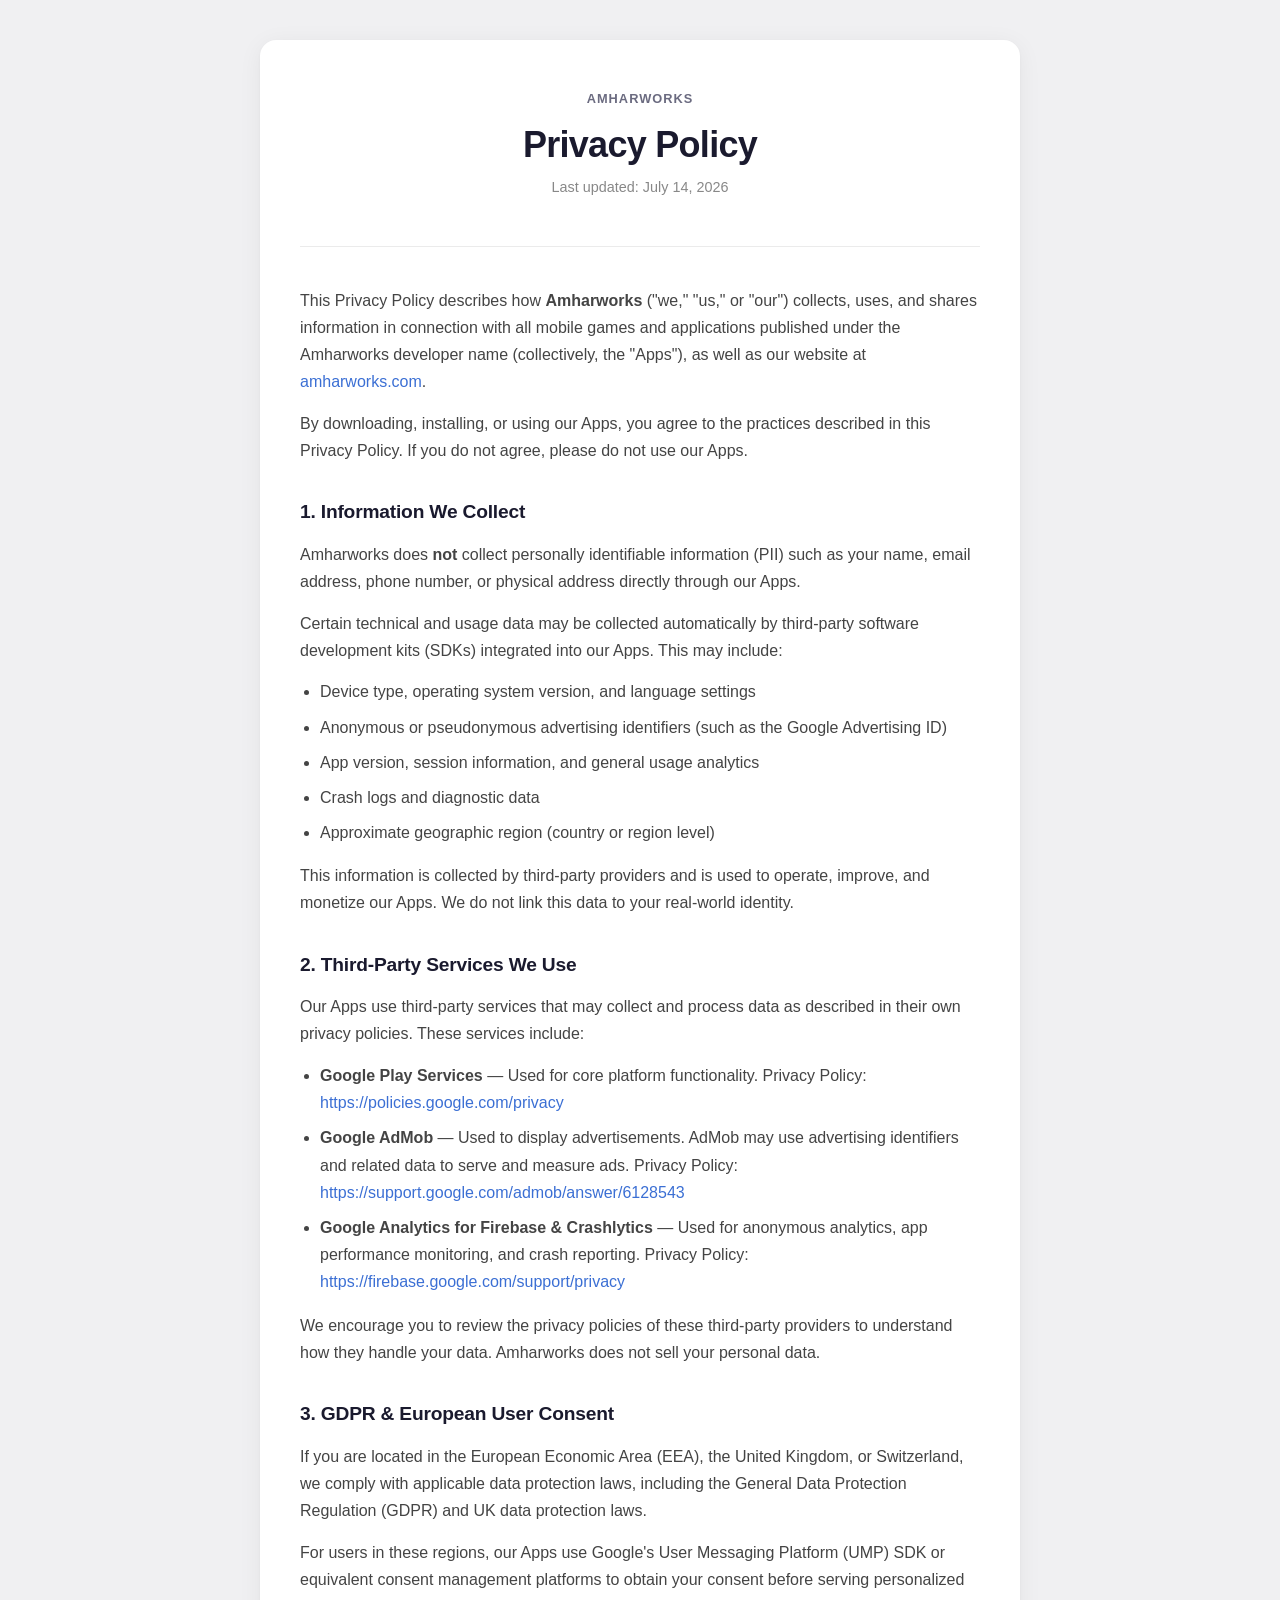
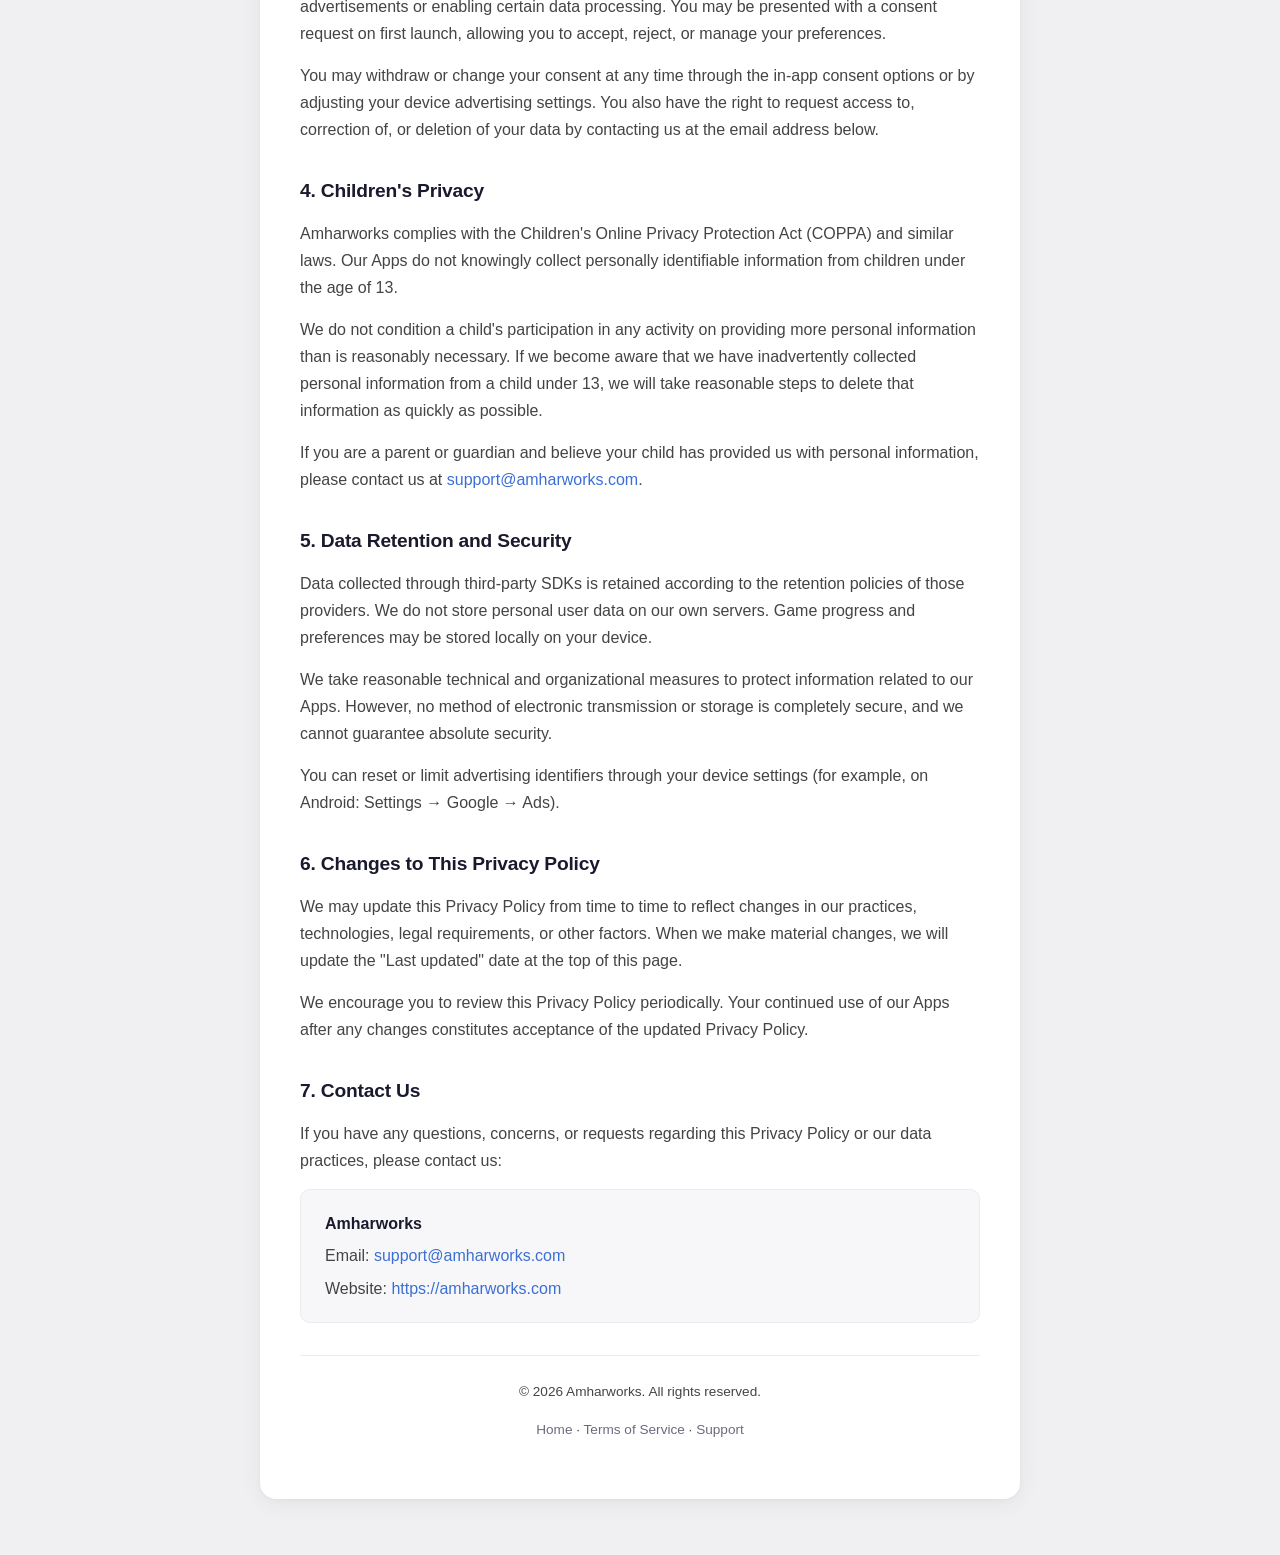
==== commit 69a49afe: "Update privacy policy to Amharworks light card layout. Co-authored-by: Cursor <cursoragent@cursor.co" ====
--- a/privacy.html
+++ b/privacy.html
@@ -5,201 +5,302 @@
   <meta name="viewport" content="width=device-width, initial-scale=1.0">
   <meta http-equiv="X-UA-Compatible" content="IE=edge">
 
-  <title>Privacy Policy — Amhar Works</title>
-  <meta name="description" content="Privacy Policy for Amhar Works mobile games including Dream Hatch. Learn how we collect, use, and protect your information.">
-  <meta name="keywords" content="Amhar Works privacy policy, Dream Hatch privacy, mobile game privacy, AdMob privacy">
-  <meta name="author" content="Amhar Works">
+  <title>Privacy Policy — Amharworks</title>
+  <meta name="description" content="General Privacy Policy for Amharworks. Learn how we collect, use, and protect information across all mobile games and apps published under Amharworks.">
+  <meta name="author" content="Amharworks">
   <meta name="robots" content="index, follow">
   <link rel="canonical" href="https://amharworks.com/privacy.html">
 
   <meta property="og:type" content="website">
   <meta property="og:url" content="https://amharworks.com/privacy.html">
-  <meta property="og:title" content="Privacy Policy — Amhar Works">
-  <meta property="og:description" content="Privacy Policy for Amhar Works mobile games including Dream Hatch.">
-  <meta property="og:image" content="https://amharworks.com/assets/og-image.svg">
-  <meta property="og:site_name" content="Amhar Works">
+  <meta property="og:title" content="Privacy Policy — Amharworks">
+  <meta property="og:description" content="General Privacy Policy for Amharworks mobile games and apps.">
+  <meta property="og:site_name" content="Amharworks">
 
   <meta name="twitter:card" content="summary">
-  <meta name="twitter:title" content="Privacy Policy — Amhar Works">
-  <meta name="twitter:description" content="Privacy Policy for Amhar Works mobile games including Dream Hatch.">
-
-  <link rel="icon" href="/favicon.ico" sizes="any">
-  <link rel="icon" href="/assets/favicon.svg" type="image/svg+xml">
-  <link rel="apple-touch-icon" href="/assets/favicon.svg">
-
-  <link rel="preconnect" href="https://fonts.googleapis.com">
-  <link rel="preconnect" href="https://fonts.gstatic.com" crossorigin>
-  <link href="https://fonts.googleapis.com/css2?family=Cormorant+Garamond:ital,wght@0,500;0,600;0,700&family=DM+Sans:ital,wght@0,400;0,500;0,600;0,700&display=swap" rel="stylesheet">
-
-  <link rel="stylesheet" href="/styles.css">
+  <meta name="twitter:title" content="Privacy Policy — Amharworks">
+  <meta name="twitter:description" content="General Privacy Policy for Amharworks mobile games and apps.">
+
+  <link rel="icon" href="favicon.ico" sizes="any">
+  <link rel="icon" href="assets/favicon.svg" type="image/svg+xml">
+
+  <style>
+    *,
+    *::before,
+    *::after {
+      box-sizing: border-box;
+      margin: 0;
+      padding: 0;
+    }
+
+    html {
+      -webkit-text-size-adjust: 100%;
+      scroll-behavior: smooth;
+    }
+
+    body {
+      font-family: "Segoe UI", Roboto, "Helvetica Neue", Arial, sans-serif;
+      font-size: 16px;
+      line-height: 1.7;
+      color: #2c2c2c;
+      background-color: #f0f0f2;
+      min-height: 100vh;
+      padding: 2.5rem 1.25rem 3.5rem;
+    }
+
+    .page {
+      max-width: 760px;
+      margin: 0 auto;
+    }
+
+    .card {
+      background: #ffffff;
+      border-radius: 16px;
+      padding: 2.75rem 2.5rem;
+      box-shadow: 0 4px 24px rgba(0, 0, 0, 0.06), 0 1px 3px rgba(0, 0, 0, 0.04);
+    }
+
+    .header {
+      text-align: center;
+      margin-bottom: 2.5rem;
+      padding-bottom: 2rem;
+      border-bottom: 1px solid #ebebeb;
+    }
+
+    .brand {
+      display: inline-block;
+      font-size: 0.8rem;
+      font-weight: 600;
+      letter-spacing: 0.08em;
+      text-transform: uppercase;
+      color: #6b6b80;
+      margin-bottom: 0.75rem;
+    }
+
+    h1 {
+      font-size: clamp(1.75rem, 4vw, 2.25rem);
+      font-weight: 700;
+      color: #1a1a2e;
+      letter-spacing: -0.02em;
+      margin-bottom: 0.5rem;
+      line-height: 1.25;
+    }
+
+    .meta {
+      font-size: 0.9rem;
+      color: #888;
+    }
+
+    .intro {
+      margin-bottom: 2rem;
+      color: #444;
+    }
+
+    h2 {
+      font-size: 1.2rem;
+      font-weight: 700;
+      color: #1a1a2e;
+      margin: 2rem 0 0.75rem;
+      letter-spacing: -0.01em;
+    }
+
+    h2:first-of-type {
+      margin-top: 0;
+    }
+
+    p {
+      margin-bottom: 0.9rem;
+      color: #444;
+    }
+
+    ul {
+      margin: 0.5rem 0 1rem 1.25rem;
+      color: #444;
+    }
+
+    li {
+      margin-bottom: 0.5rem;
+    }
+
+    a {
+      color: #3b6fd4;
+      text-decoration: none;
+      border-bottom: 1px solid transparent;
+      transition: border-color 0.2s ease, color 0.2s ease;
+    }
+
+    a:hover {
+      color: #2a55b0;
+      border-bottom-color: #2a55b0;
+    }
+
+    .contact-box {
+      margin-top: 0.75rem;
+      padding: 1.25rem 1.5rem;
+      background: #f7f7f9;
+      border-radius: 10px;
+      border: 1px solid #ebebeb;
+    }
+
+    .contact-box p {
+      margin-bottom: 0.35rem;
+    }
+
+    .contact-box p:last-child {
+      margin-bottom: 0;
+    }
+
+    .contact-box strong {
+      color: #1a1a2e;
+    }
+
+    .footer {
+      text-align: center;
+      margin-top: 2rem;
+      padding-top: 1.5rem;
+      border-top: 1px solid #ebebeb;
+      font-size: 0.85rem;
+      color: #999;
+    }
+
+    .footer a {
+      color: #6b6b80;
+    }
+
+    .footer a:hover {
+      color: #3b6fd4;
+    }
+
+    @media (max-width: 600px) {
+      body {
+        padding: 1.25rem 0.85rem 2.5rem;
+      }
+
+      .card {
+        padding: 1.75rem 1.35rem;
+        border-radius: 12px;
+      }
+
+      h2 {
+        font-size: 1.1rem;
+      }
+    }
+  </style>
 </head>
 <body>
-
-  <header class="site-header" role="banner">
-    <div class="container header-inner">
-      <a href="/" class="logo" aria-label="Amhar Works Home">
-        <img src="/assets/logo.svg" alt="" width="36" height="36" loading="eager">
-        <span>Amhar Works</span>
-      </a>
-
-      <nav class="nav-desktop" aria-label="Main navigation">
-        <a href="/">Home</a>
-        <a href="/#games">Games</a>
-        <a href="/#about">About</a>
-        <a href="/support.html">Support</a>
-        <a href="/privacy.html">Privacy</a>
-      </nav>
-
-      <button class="menu-toggle" aria-label="Toggle menu" aria-expanded="false" aria-controls="mobile-nav">
-        <span></span>
-        <span></span>
-        <span></span>
-      </button>
-    </div>
-
-    <nav id="mobile-nav" class="nav-mobile" aria-label="Mobile navigation">
-      <a href="/">Home</a>
-      <a href="/#games">Games</a>
-      <a href="/#about">About</a>
-      <a href="/support.html">Support</a>
-      <a href="/privacy.html">Privacy</a>
-      <a href="/terms.html">Terms</a>
-    </nav>
-  </header>
-
-  <main>
-    <section class="page-hero">
-      <div class="container">
+  <div class="page">
+    <article class="card">
+      <header class="header">
+        <span class="brand">Amharworks</span>
         <h1>Privacy Policy</h1>
-        <p class="page-meta">Last updated: January 1, 2026</p>
+        <p class="meta">Last updated: July 14, 2026</p>
+      </header>
+
+      <div class="intro">
+        <p>
+          This Privacy Policy describes how <strong>Amharworks</strong> ("we," "us," or "our") collects, uses, and shares information in connection with all mobile games and applications published under the Amharworks developer name (collectively, the "Apps"), as well as our website at <a href="https://amharworks.com">amharworks.com</a>.
+        </p>
+        <p>
+          By downloading, installing, or using our Apps, you agree to the practices described in this Privacy Policy. If you do not agree, please do not use our Apps.
+        </p>
       </div>
-    </section>
-
-    <section class="page-content">
-      <div class="container">
-        <div class="legal-content fade-in">
-          <p>
-            Amhar Works ("we," "us," or "our") operates mobile games including Dream Hatch (the "Games"). This Privacy Policy explains how we collect, use, disclose, and safeguard information when you use our Games and visit our website at <a href="https://amharworks.com">amharworks.com</a>.
-          </p>
-          <p>
-            By using our Games or website, you agree to the collection and use of information in accordance with this Privacy Policy. If you do not agree with this policy, please do not use our Games or website.
-          </p>
-
-          <h2>1. Information We Collect</h2>
-          <p>We may collect the following types of information:</p>
-
-          <h2>Anonymous Analytics Data</h2>
-          <p>
-            We use analytics services to understand how players interact with our Games. This data is collected anonymously and may include information such as gameplay sessions, feature usage, device type, operating system version, language settings, and general geographic region. This information helps us improve game performance, fix bugs, and enhance the player experience. Analytics data does not directly identify you as an individual.
-          </p>
-
-          <h2>Advertising Identifiers</h2>
-          <p>
-            Our Games may display advertisements provided by third-party advertising partners, including Google AdMob. These partners may collect and use advertising identifiers such as the Google Advertising ID (GAID) on Android devices to deliver personalized or non-personalized advertisements, measure ad performance, and prevent fraud. You can reset or limit the use of your advertising identifier through your device settings.
-          </p>
-
-          <h2>Crash Reports and Diagnostic Data</h2>
-          <p>
-            We collect crash reports and diagnostic information when our Games encounter errors or technical issues. This may include device model, operating system version, app version, error logs, and stack traces. Crash reports help us identify and fix bugs to improve stability and performance. This data is generally not linked to your personal identity.
-          </p>
-
-          <h2>Game Progress Data</h2>
-          <p>
-            We may store game progress, achievements, and in-game preferences locally on your device and, where applicable, on our servers to enable save functionality and sync across devices.
-          </p>
-
-          <h2>2. How We Use Information</h2>
-          <p>We use the information we collect to:</p>
-          <ul>
-            <li>Provide, maintain, and improve our Games</li>
-            <li>Analyze usage patterns and optimize gameplay experience</li>
-            <li>Display advertisements through Google AdMob and other advertising partners</li>
-            <li>Diagnose and fix technical issues and crashes</li>
-            <li>Respond to support requests and communicate with users</li>
-            <li>Comply with legal obligations</li>
-          </ul>
-
-          <h2>3. Google AdMob</h2>
-          <p>
-            Our Games use Google AdMob to serve advertisements. AdMob may collect and use data including advertising identifiers, device information, and interaction data to provide and measure ads. For more information about how Google uses data, please visit <a href="https://policies.google.com/privacy" target="_blank" rel="noopener noreferrer">Google's Privacy Policy</a> and <a href="https://policies.google.com/technologies/ads" target="_blank" rel="noopener noreferrer">How Google Uses Information from Sites or Apps that Use Our Services</a>.
-          </p>
-          <p>
-            You can opt out of personalized advertising by adjusting your device settings. On Android, go to Settings &gt; Google &gt; Ads and enable "Opt out of Ads Personalization."
-          </p>
-
-          <h2>4. Third-Party Services</h2>
-          <p>
-            Our Games may integrate third-party services for analytics, advertising, and crash reporting. These third parties have their own privacy policies governing the collection and use of your information. We encourage you to review the privacy policies of these third-party providers.
-          </p>
-
-          <h2>5. Data Sharing and Sale</h2>
-          <p>
-            <strong>We do not sell your personal data.</strong> We may share anonymized or aggregated data with service providers who assist us in operating our Games, such as analytics providers and advertising networks. These providers are contractually obligated to use your information only for the purposes we specify and in accordance with applicable privacy laws.
-          </p>
-          <p>
-            We may also disclose information if required by law, regulation, legal process, or governmental request, or to protect the rights, property, or safety of Amhar Works, our users, or others.
-          </p>
-
-          <h2>6. Children's Privacy</h2>
-          <p>
-            Our Games are designed to be enjoyed by players of all ages. We do not knowingly collect personal information from children under the age of 13 (or the applicable age in your jurisdiction) without verifiable parental consent. If you believe we have collected information from a child without proper consent, please contact us at <a href="mailto:support@amharworks.com">support@amharworks.com</a> and we will take steps to delete such information.
-          </p>
-
-          <h2>7. Data Security</h2>
-          <p>
-            We implement reasonable technical and organizational measures to protect the information we collect. However, no method of transmission over the Internet or electronic storage is 100% secure, and we cannot guarantee absolute security.
-          </p>
-
-          <h2>8. Data Retention</h2>
-          <p>
-            We retain collected information only for as long as necessary to fulfill the purposes outlined in this Privacy Policy, unless a longer retention period is required or permitted by law.
-          </p>
-
-          <h2>9. Your Rights</h2>
-          <p>
-            Depending on your location, you may have certain rights regarding your personal information, including the right to access, correct, delete, or restrict the processing of your data. To exercise these rights, please contact us at <a href="mailto:support@amharworks.com">support@amharworks.com</a>.
-          </p>
-
-          <h2>10. International Data Transfers</h2>
-          <p>
-            Your information may be transferred to and processed in countries other than your country of residence. These countries may have different data protection laws. By using our Games, you consent to the transfer of your information to these countries.
-          </p>
-
-          <h2>11. Changes to This Privacy Policy</h2>
-          <p>
-            We may update this Privacy Policy from time to time. We will notify you of any material changes by posting the updated policy on this page and updating the "Last updated" date. Your continued use of our Games after any changes constitutes acceptance of the updated Privacy Policy.
-          </p>
-
-          <h2>12. Contact Us</h2>
-          <p>
-            If you have any questions or concerns about this Privacy Policy or our data practices, please contact us at:
-          </p>
-          <p>
-            <strong>Amhar Works</strong><br>
-            Email: <a href="mailto:support@amharworks.com">support@amharworks.com</a><br>
-            Website: <a href="https://amharworks.com">https://amharworks.com</a>
-          </p>
-        </div>
+
+      <h2>1. Information We Collect</h2>
+      <p>
+        Amharworks does <strong>not</strong> collect personally identifiable information (PII) such as your name, email address, phone number, or physical address directly through our Apps.
+      </p>
+      <p>
+        Certain technical and usage data may be collected automatically by third-party software development kits (SDKs) integrated into our Apps. This may include:
+      </p>
+      <ul>
+        <li>Device type, operating system version, and language settings</li>
+        <li>Anonymous or pseudonymous advertising identifiers (such as the Google Advertising ID)</li>
+        <li>App version, session information, and general usage analytics</li>
+        <li>Crash logs and diagnostic data</li>
+        <li>Approximate geographic region (country or region level)</li>
+      </ul>
+      <p>
+        This information is collected by third-party providers and is used to operate, improve, and monetize our Apps. We do not link this data to your real-world identity.
+      </p>
+
+      <h2>2. Third-Party Services We Use</h2>
+      <p>
+        Our Apps use third-party services that may collect and process data as described in their own privacy policies. These services include:
+      </p>
+      <ul>
+        <li>
+          <strong>Google Play Services</strong> — Used for core platform functionality.
+          Privacy Policy: <a href="https://policies.google.com/privacy" target="_blank" rel="noopener noreferrer">https://policies.google.com/privacy</a>
+        </li>
+        <li>
+          <strong>Google AdMob</strong> — Used to display advertisements. AdMob may use advertising identifiers and related data to serve and measure ads.
+          Privacy Policy: <a href="https://support.google.com/admob/answer/6128543" target="_blank" rel="noopener noreferrer">https://support.google.com/admob/answer/6128543</a>
+        </li>
+        <li>
+          <strong>Google Analytics for Firebase &amp; Crashlytics</strong> — Used for anonymous analytics, app performance monitoring, and crash reporting.
+          Privacy Policy: <a href="https://firebase.google.com/support/privacy" target="_blank" rel="noopener noreferrer">https://firebase.google.com/support/privacy</a>
+        </li>
+      </ul>
+      <p>
+        We encourage you to review the privacy policies of these third-party providers to understand how they handle your data. Amharworks does not sell your personal data.
+      </p>
+
+      <h2>3. GDPR &amp; European User Consent</h2>
+      <p>
+        If you are located in the European Economic Area (EEA), the United Kingdom, or Switzerland, we comply with applicable data protection laws, including the General Data Protection Regulation (GDPR) and UK data protection laws.
+      </p>
+      <p>
+        For users in these regions, our Apps use Google's User Messaging Platform (UMP) SDK or equivalent consent management platforms to obtain your consent before serving personalized advertisements or enabling certain data processing. You may be presented with a consent request on first launch, allowing you to accept, reject, or manage your preferences.
+      </p>
+      <p>
+        You may withdraw or change your consent at any time through the in-app consent options or by adjusting your device advertising settings. You also have the right to request access to, correction of, or deletion of your data by contacting us at the email address below.
+      </p>
+
+      <h2>4. Children's Privacy</h2>
+      <p>
+        Amharworks complies with the Children's Online Privacy Protection Act (COPPA) and similar laws. Our Apps do not knowingly collect personally identifiable information from children under the age of 13.
+      </p>
+      <p>
+        We do not condition a child's participation in any activity on providing more personal information than is reasonably necessary. If we become aware that we have inadvertently collected personal information from a child under 13, we will take reasonable steps to delete that information as quickly as possible.
+      </p>
+      <p>
+        If you are a parent or guardian and believe your child has provided us with personal information, please contact us at <a href="mailto:support@amharworks.com">support@amharworks.com</a>.
+      </p>
+
+      <h2>5. Data Retention and Security</h2>
+      <p>
+        Data collected through third-party SDKs is retained according to the retention policies of those providers. We do not store personal user data on our own servers. Game progress and preferences may be stored locally on your device.
+      </p>
+      <p>
+        We take reasonable technical and organizational measures to protect information related to our Apps. However, no method of electronic transmission or storage is completely secure, and we cannot guarantee absolute security.
+      </p>
+      <p>
+        You can reset or limit advertising identifiers through your device settings (for example, on Android: Settings → Google → Ads).
+      </p>
+
+      <h2>6. Changes to This Privacy Policy</h2>
+      <p>
+        We may update this Privacy Policy from time to time to reflect changes in our practices, technologies, legal requirements, or other factors. When we make material changes, we will update the "Last updated" date at the top of this page.
+      </p>
+      <p>
+        We encourage you to review this Privacy Policy periodically. Your continued use of our Apps after any changes constitutes acceptance of the updated Privacy Policy.
+      </p>
+
+      <h2>7. Contact Us</h2>
+      <p>
+        If you have any questions, concerns, or requests regarding this Privacy Policy or our data practices, please contact us:
+      </p>
+      <div class="contact-box">
+        <p><strong>Amharworks</strong></p>
+        <p>Email: <a href="mailto:support@amharworks.com">support@amharworks.com</a></p>
+        <p>Website: <a href="https://amharworks.com">https://amharworks.com</a></p>
       </div>
-    </section>
-  </main>
-
-  <footer class="site-footer" role="contentinfo">
-    <div class="container footer-inner">
-      <a href="/" class="footer-logo">
-        <img src="/assets/logo.svg" alt="" width="32" height="32" loading="lazy">
-        <span>Amhar Works</span>
-      </a>
-      <nav class="footer-nav" aria-label="Footer navigation">
-        <a href="/">Home</a>
-        <a href="/privacy.html">Privacy Policy</a>
-        <a href="/terms.html">Terms of Service</a>
-        <a href="/support.html">Support</a>
-      </nav>
-      <p class="footer-copy">&copy; 2026 Amhar Works. All rights reserved.</p>
-    </div>
-  </footer>
-
-  <script src="/script.js" defer></script>
+
+      <footer class="footer">
+        <p>&copy; 2026 Amharworks. All rights reserved.</p>
+        <p><a href="index.html">Home</a> · <a href="terms.html">Terms of Service</a> · <a href="support.html">Support</a></p>
+      </footer>
+    </article>
+  </div>
 </body>
 </html>
